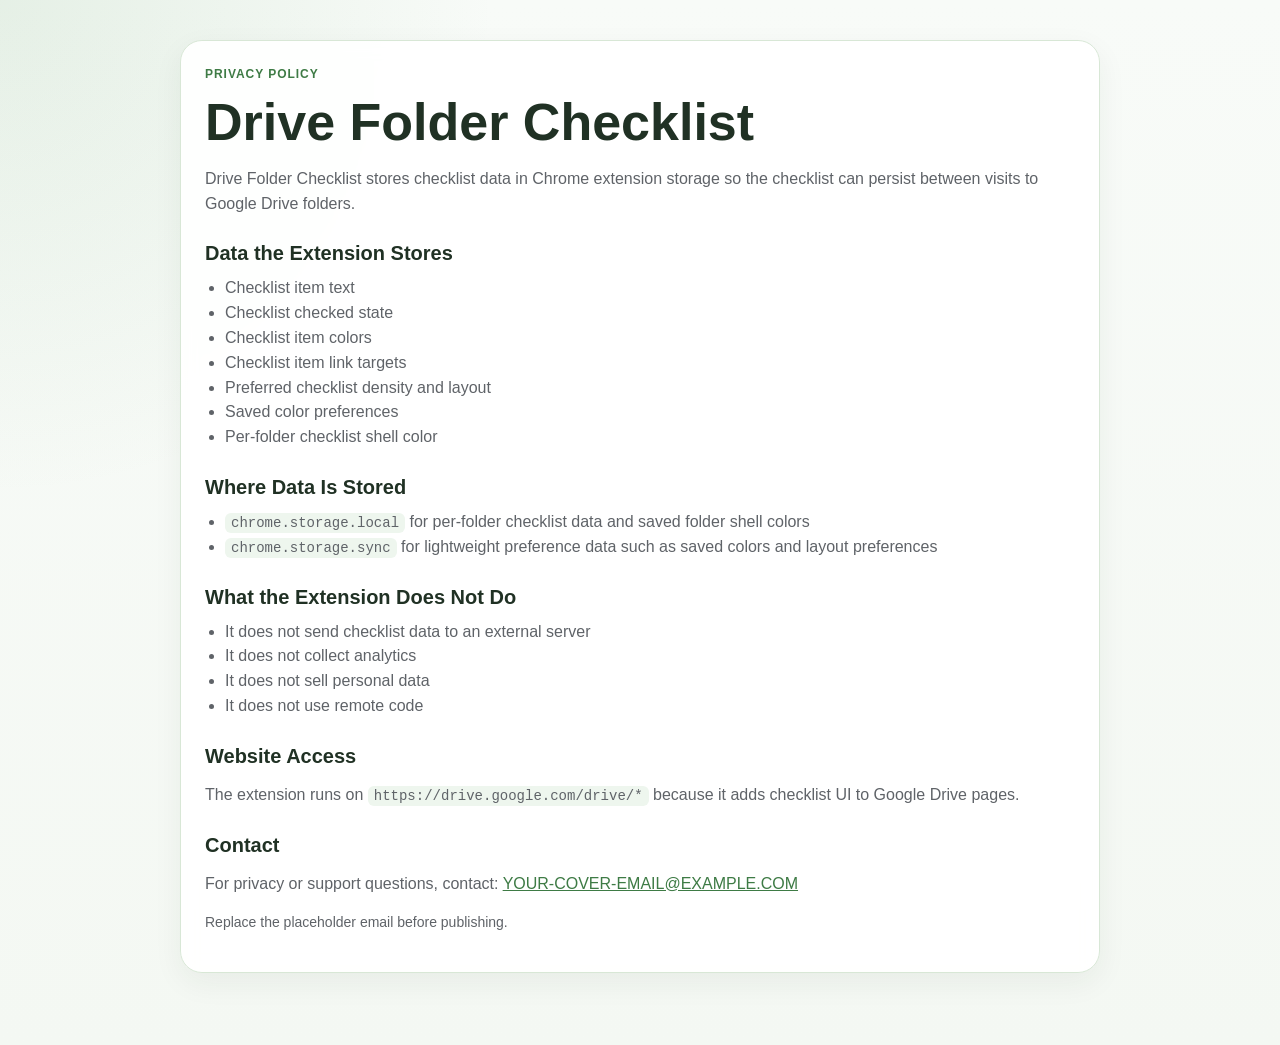
==== privacy.html @ 0f59fc7d "Add files via upload" ====
<!doctype html>
<html lang="en">
  <head>
    <meta charset="utf-8">
    <meta name="viewport" content="width=device-width, initial-scale=1">
    <title>Privacy Policy | Drive Folder Checklist</title>
    <meta
      name="description"
      content="Privacy policy for Drive Folder Checklist."
    >
    <link rel="stylesheet" href="./styles.css">
  </head>
  <body>
    <main class="page">
      <section class="card prose">
        <p class="eyebrow">Privacy Policy</p>
        <h1>Drive Folder Checklist</h1>
        <p>
          Drive Folder Checklist stores checklist data in Chrome extension storage so the checklist
          can persist between visits to Google Drive folders.
        </p>

        <h2>Data the Extension Stores</h2>
        <ul>
          <li>Checklist item text</li>
          <li>Checklist checked state</li>
          <li>Checklist item colors</li>
          <li>Checklist item link targets</li>
          <li>Preferred checklist density and layout</li>
          <li>Saved color preferences</li>
          <li>Per-folder checklist shell color</li>
        </ul>

        <h2>Where Data Is Stored</h2>
        <ul>
          <li><code>chrome.storage.local</code> for per-folder checklist data and saved folder shell colors</li>
          <li><code>chrome.storage.sync</code> for lightweight preference data such as saved colors and layout preferences</li>
        </ul>

        <h2>What the Extension Does Not Do</h2>
        <ul>
          <li>It does not send checklist data to an external server</li>
          <li>It does not collect analytics</li>
          <li>It does not sell personal data</li>
          <li>It does not use remote code</li>
        </ul>

        <h2>Website Access</h2>
        <p>
          The extension runs on <code>https://drive.google.com/drive/*</code> because it adds checklist UI to Google Drive pages.
        </p>

        <h2>Contact</h2>
        <p>
          For privacy or support questions, contact:
          <a href="mailto:YOUR-COVER-EMAIL@EXAMPLE.COM">YOUR-COVER-EMAIL@EXAMPLE.COM</a>
        </p>
        <p class="note">
          Replace the placeholder email before publishing.
        </p>
      </section>
    </main>
  </body>
</html>
---- styles.css ----
:root {
  --bg: #f4f8f3;
  --panel: #ffffff;
  --line: #d8e7d6;
  --text: #203124;
  --muted: #5f6368;
  --accent: #5e9f62;
  --accent-strong: #3e7b45;
}

* {
  box-sizing: border-box;
}

body {
  margin: 0;
  font-family: "Aptos", "Segoe UI", sans-serif;
  background:
    radial-gradient(circle at top left, rgba(94, 159, 98, 0.12), transparent 30%),
    linear-gradient(180deg, #f8fbf8 0%, var(--bg) 100%);
  color: var(--text);
}

.page {
  max-width: 960px;
  margin: 0 auto;
  padding: 40px 20px 72px;
}

.grid {
  display: grid;
  grid-template-columns: repeat(auto-fit, minmax(240px, 1fr));
  gap: 18px;
}

.card {
  background: rgba(255, 255, 255, 0.92);
  border: 1px solid var(--line);
  border-radius: 22px;
  padding: 24px;
  box-shadow: 0 10px 30px rgba(32, 49, 36, 0.06);
  backdrop-filter: blur(8px);
}

.hero {
  margin-bottom: 18px;
}

.eyebrow {
  margin: 0 0 10px;
  color: var(--accent-strong);
  font-size: 12px;
  font-weight: 700;
  letter-spacing: 0.08em;
  text-transform: uppercase;
}

h1,
h2 {
  margin: 0 0 12px;
  line-height: 1.1;
}

h1 {
  font-size: clamp(32px, 5vw, 52px);
}

h2 {
  font-size: 20px;
}

.lede,
p,
li {
  color: var(--muted);
  font-size: 16px;
  line-height: 1.55;
}

ul {
  margin: 0;
  padding-left: 20px;
}

.actions {
  margin-top: 18px;
}

.button {
  display: inline-block;
  padding: 12px 16px;
  border-radius: 999px;
  background: var(--accent);
  color: white;
  text-decoration: none;
  font-weight: 600;
}

.button:hover {
  background: var(--accent-strong);
}

a {
  color: var(--accent-strong);
}

.note {
  font-size: 14px;
}

.prose h2 {
  margin-top: 26px;
}

code {
  padding: 2px 6px;
  border-radius: 6px;
  background: #eef6ee;
  font-size: 14px;
}
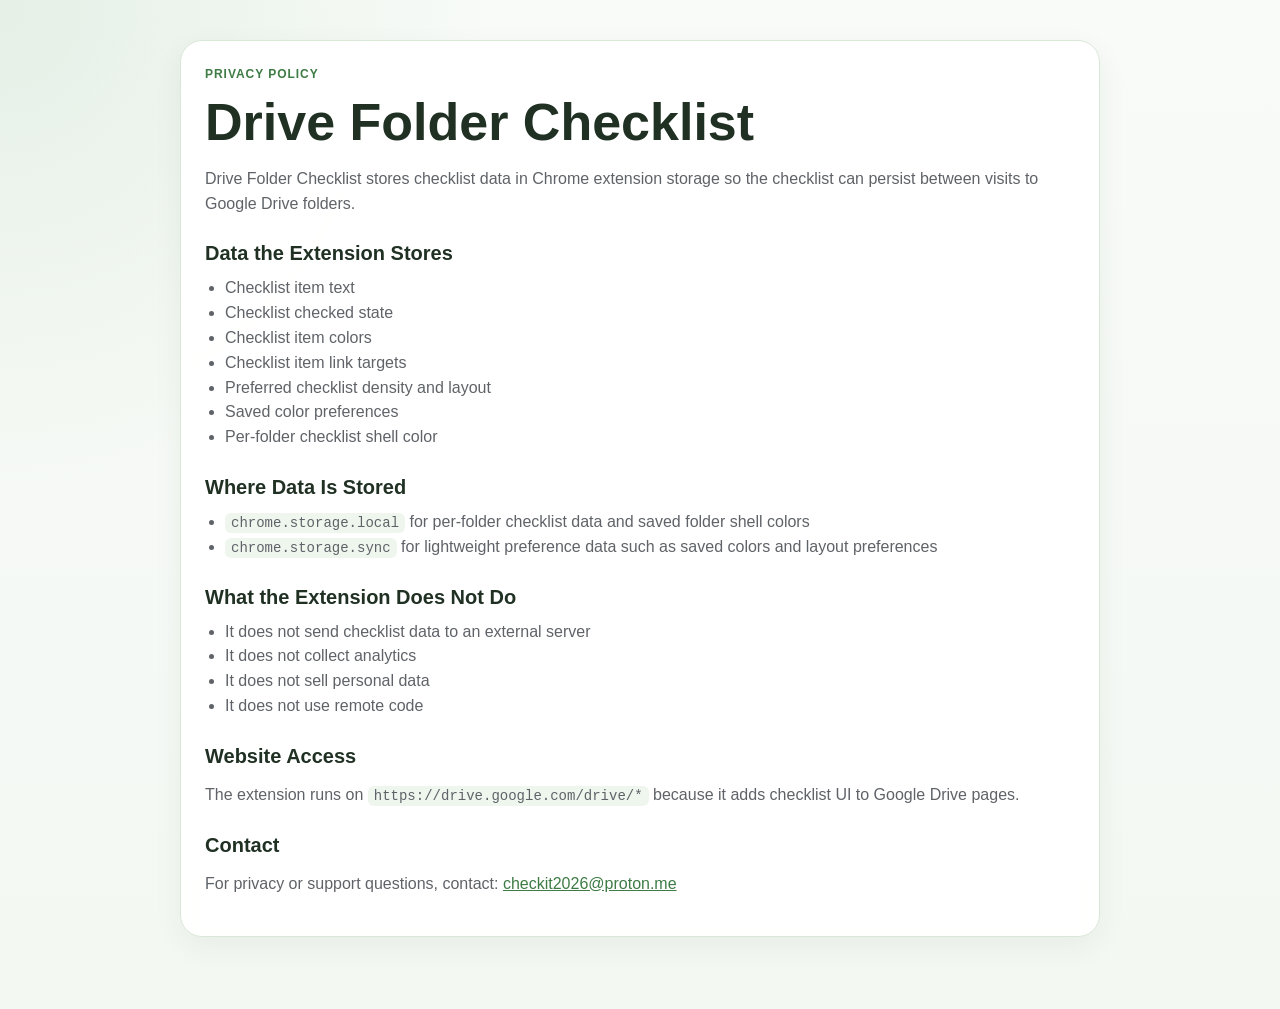
==== commit 3c16da3d: "Add files via upload" ====
--- a/privacy.html
+++ b/privacy.html
@@ -53,10 +53,7 @@
         <h2>Contact</h2>
         <p>
           For privacy or support questions, contact:
-          <a href="mailto:YOUR-COVER-EMAIL@EXAMPLE.COM">YOUR-COVER-EMAIL@EXAMPLE.COM</a>
-        </p>
-        <p class="note">
-          Replace the placeholder email before publishing.
+          <a href="mailto:checkit2026@proton.me">checkit2026@proton.me</a>
         </p>
       </section>
     </main>
